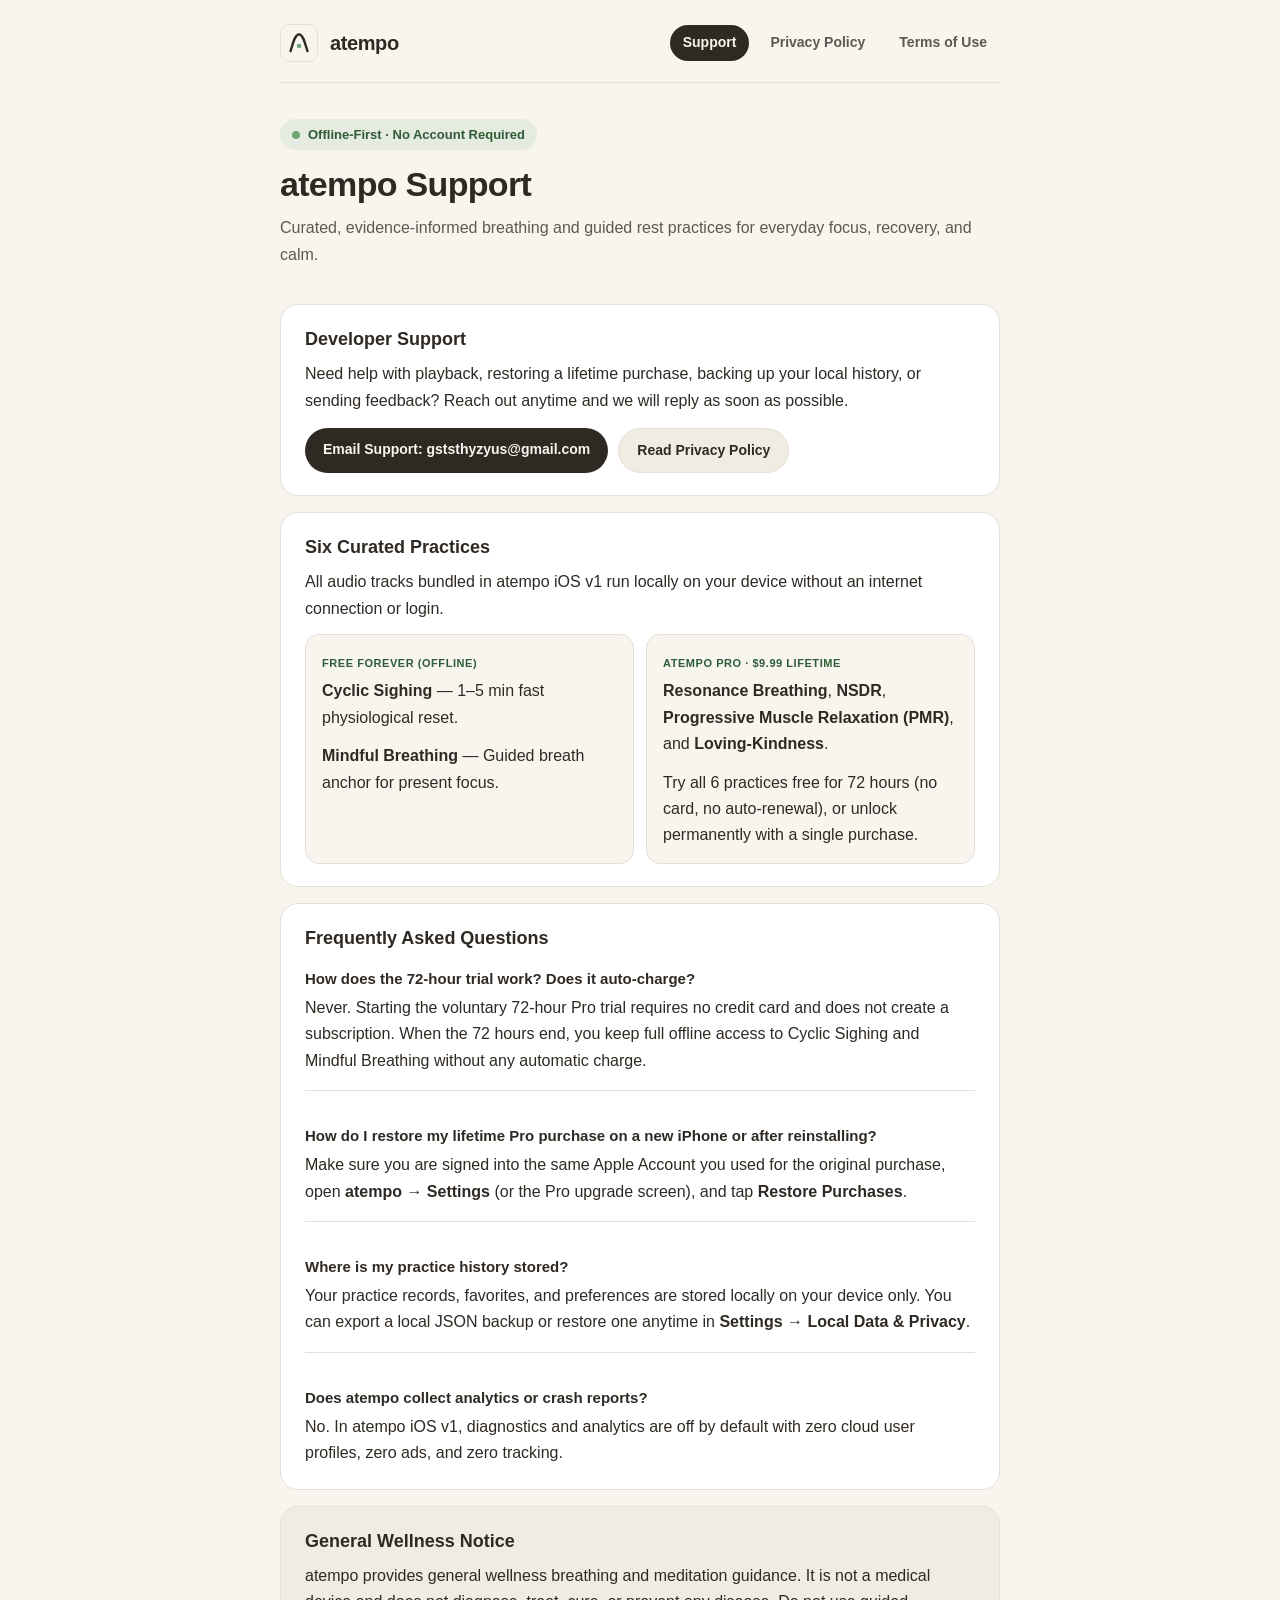
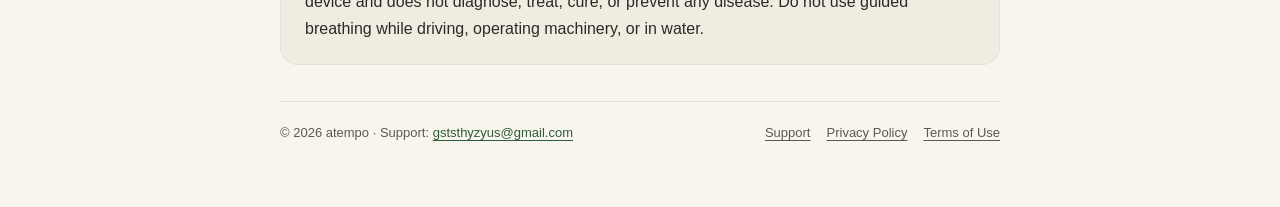
==== index.html @ 0cdc1ea5 "feat: publish atempo support, privacy policy, and terms of use site" ====
<!DOCTYPE html>
<html lang="en">
<head>
  <meta charset="utf-8">
  <meta name="viewport" content="width=device-width, initial-scale=1.0">
  <title>atempo — Support &amp; App Information</title>
  <meta name="description" content="Official support, FAQ, pricing details, and privacy overview for atempo, an offline-first breathing and meditation toolbox for iOS.">
  <link rel="icon" type="image/png" sizes="32x32" href="./assets/icon-32.png">
  <link rel="apple-touch-icon" sizes="180x180" href="./assets/icon-180.png">
  <link rel="stylesheet" href="./styles.css">
</head>
<body>
  <div class="wrap">
    <header class="site-header">
      <a class="brand" href="./">
        <img class="brand-mark" src="./assets/icon.svg" alt="atempo logo">
        <span class="brand-name">atempo</span>
      </a>
      <nav class="nav" aria-label="Primary">
        <a href="./" aria-current="page">Support</a>
        <a href="./privacy.html">Privacy Policy</a>
        <a href="./terms.html">Terms of Use</a>
      </nav>
    </header>

    <main>
      <section class="hero">
        <span class="badge"><span class="badge-dot" aria-hidden="true"></span>Offline-First · No Account Required</span>
        <h1>atempo Support</h1>
        <p class="lead">Curated, evidence-informed breathing and guided rest practices for everyday focus, recovery, and calm.</p>
      </section>

      <div class="stack">
        <section class="card" id="contact">
          <h2>Developer Support</h2>
          <p>Need help with playback, restoring a lifetime purchase, backing up your local history, or sending feedback? Reach out anytime and we will reply as soon as possible.</p>
          <div class="cta-row">
            <a class="btn btn-primary" href="mailto:gststhyzyus@gmail.com?subject=atempo%20iOS%20Support">Email Support: gststhyzyus@gmail.com</a>
            <a class="btn btn-secondary" href="./privacy.html">Read Privacy Policy</a>
          </div>
        </section>

        <section class="card">
          <h2>Six Curated Practices</h2>
          <p>All audio tracks bundled in atempo iOS v1 run locally on your device without an internet connection or login.</p>
          <div class="grid-two">
            <div class="mini-box">
              <span class="mini-label">Free Forever (Offline)</span>
              <p><strong>Cyclic Sighing</strong> — 1–5 min fast physiological reset.</p>
              <p><strong>Mindful Breathing</strong> — Guided breath anchor for present focus.</p>
            </div>
            <div class="mini-box">
              <span class="mini-label">atempo Pro · $9.99 Lifetime</span>
              <p><strong>Resonance Breathing</strong>, <strong>NSDR</strong>, <strong>Progressive Muscle Relaxation (PMR)</strong>, and <strong>Loving-Kindness</strong>.</p>
              <p>Try all 6 practices free for 72 hours (no card, no auto-renewal), or unlock permanently with a single purchase.</p>
            </div>
          </div>
        </section>

        <section class="card" id="faq">
          <h2>Frequently Asked Questions</h2>

          <div class="faq-item">
            <h3>How does the 72-hour trial work? Does it auto-charge?</h3>
            <p>Never. Starting the voluntary 72-hour Pro trial requires no credit card and does not create a subscription. When the 72 hours end, you keep full offline access to Cyclic Sighing and Mindful Breathing without any automatic charge.</p>
          </div>

          <div class="faq-item">
            <h3>How do I restore my lifetime Pro purchase on a new iPhone or after reinstalling?</h3>
            <p>Make sure you are signed into the same Apple Account you used for the original purchase, open <strong>atempo → Settings</strong> (or the Pro upgrade screen), and tap <strong>Restore Purchases</strong>.</p>
          </div>

          <div class="faq-item">
            <h3>Where is my practice history stored?</h3>
            <p>Your practice records, favorites, and preferences are stored locally on your device only. You can export a local JSON backup or restore one anytime in <strong>Settings → Local Data &amp; Privacy</strong>.</p>
          </div>

          <div class="faq-item">
            <h3>Does atempo collect analytics or crash reports?</h3>
            <p>No. In atempo iOS v1, diagnostics and analytics are off by default with zero cloud user profiles, zero ads, and zero tracking.</p>
          </div>
        </section>

        <section class="card card-subtle">
          <h2>General Wellness Notice</h2>
          <p>atempo provides general wellness breathing and meditation guidance. It is not a medical device and does not diagnose, treat, cure, or prevent any disease. Do not use guided breathing while driving, operating machinery, or in water.</p>
        </section>
      </div>
    </main>

    <footer class="site-footer">
      <span>&copy; 2026 atempo · Support: <a href="mailto:gststhyzyus@gmail.com">gststhyzyus@gmail.com</a></span>
      <div class="footer-links">
        <a href="./">Support</a>
        <a href="./privacy.html">Privacy Policy</a>
        <a href="./terms.html">Terms of Use</a>
      </div>
    </footer>
  </div>
</body>
</html>
---- styles.css ----
:root {
  --paper: #f8f5ef;
  --paper-card: #ffffff;
  --paper-subtle: #f1ece2;
  --ink: #2f2923;
  --ink-muted: #5f5751;
  --rule: #e4dfd7;
  --sage: #6fa878;
  --sage-soft: rgba(111, 168, 120, 0.14);
  --sage-text: #2e5c37;
  --radius-card: 18px;
  --radius-pill: 999px;
}

* {
  box-sizing: border-box;
}

html {
  -webkit-text-size-adjust: 100%;
  background: var(--paper);
  color: var(--ink);
  font-family: -apple-system, BlinkMacSystemFont, "SF Pro Text", "PingFang SC", "Hiragino Sans GB", "Helvetica Neue", sans-serif;
  line-height: 1.65;
}

body {
  margin: 0;
  padding: 0 20px 64px;
}

a {
  color: var(--sage-text);
  text-decoration-thickness: 1px;
  text-underline-offset: 3px;
}

a:hover {
  opacity: 0.82;
}

.wrap {
  max-width: 720px;
  margin: 0 auto;
}

.site-header {
  display: flex;
  flex-wrap: wrap;
  align-items: center;
  justify-content: space-between;
  gap: 16px;
  padding: 24px 0 20px;
  border-bottom: 1px solid var(--rule);
}

.brand {
  display: inline-flex;
  align-items: center;
  gap: 12px;
  text-decoration: none;
  color: var(--ink);
}

.brand-mark {
  width: 38px;
  height: 38px;
  border-radius: 9px;
  border: 1px solid var(--rule);
  display: block;
}

.brand-name {
  font-size: 20px;
  font-weight: 700;
  letter-spacing: -0.02em;
}

.nav {
  display: flex;
  flex-wrap: wrap;
  gap: 8px;
}

.nav a {
  display: inline-block;
  padding: 6px 13px;
  border-radius: var(--radius-pill);
  font-size: 14px;
  font-weight: 600;
  color: var(--ink-muted);
  text-decoration: none;
}

.nav a[aria-current="page"] {
  background: var(--ink);
  color: var(--paper);
}

.hero {
  padding: 36px 0 24px;
}

.badge {
  display: inline-flex;
  align-items: center;
  gap: 8px;
  padding: 5px 12px;
  border-radius: var(--radius-pill);
  background: var(--sage-soft);
  color: var(--sage-text);
  font-size: 13px;
  font-weight: 600;
  margin-bottom: 14px;
}

.badge-dot {
  width: 8px;
  height: 8px;
  border-radius: 50%;
  background: var(--sage);
}

h1 {
  margin: 0 0 10px;
  font-size: clamp(26px, 4vw, 34px);
  line-height: 1.2;
  letter-spacing: -0.02em;
}

.lead {
  margin: 0;
  color: var(--ink-muted);
  font-size: 16px;
}

.meta-date {
  margin: 8px 0 0;
  font-size: 13px;
  color: var(--ink-muted);
}

.stack {
  display: flex;
  flex-direction: column;
  gap: 16px;
  margin-top: 12px;
}

.card {
  background: var(--paper-card);
  border: 1px solid var(--rule);
  border-radius: var(--radius-card);
  padding: 22px 24px;
}

.card-subtle {
  background: var(--paper-subtle);
}

h2 {
  margin: 0 0 10px;
  font-size: 18px;
  line-height: 1.35;
}

h3 {
  margin: 18px 0 6px;
  font-size: 15px;
  line-height: 1.4;
}

p {
  margin: 0 0 12px;
}

p:last-child {
  margin-bottom: 0;
}

ul {
  margin: 0 0 12px;
  padding-left: 20px;
}

ul:last-child {
  margin-bottom: 0;
}

li {
  margin-bottom: 6px;
}

.cta-row {
  display: flex;
  flex-wrap: wrap;
  gap: 10px;
  margin-top: 14px;
}

.btn {
  display: inline-block;
  padding: 10px 18px;
  border-radius: var(--radius-pill);
  font-size: 14px;
  font-weight: 600;
  text-decoration: none;
}

.btn-primary {
  background: var(--ink);
  color: var(--paper);
}

.btn-secondary {
  background: var(--paper-subtle);
  color: var(--ink);
  border: 1px solid var(--rule);
}

.grid-two {
  display: grid;
  grid-template-columns: repeat(auto-fit, minmax(240px, 1fr));
  gap: 12px;
  margin-top: 12px;
}

.mini-box {
  background: var(--paper);
  border: 1px solid var(--rule);
  border-radius: 14px;
  padding: 14px 16px;
}

.mini-label {
  display: inline-block;
  font-size: 11px;
  font-weight: 700;
  letter-spacing: 0.05em;
  text-transform: uppercase;
  color: var(--sage-text);
  margin-bottom: 6px;
}

.faq-item + .faq-item {
  margin-top: 16px;
  padding-top: 16px;
  border-top: 1px solid var(--rule);
}

.site-footer {
  margin-top: 36px;
  padding-top: 20px;
  border-top: 1px solid var(--rule);
  display: flex;
  flex-wrap: wrap;
  justify-content: space-between;
  gap: 12px;
  font-size: 13px;
  color: var(--ink-muted);
}

.footer-links {
  display: flex;
  flex-wrap: wrap;
  gap: 16px;
}

.footer-links a {
  color: var(--ink-muted);
}

@media (max-width: 520px) {
  body {
    padding: 0 16px 48px;
  }
  .card {
    padding: 18px 18px;
  }
}
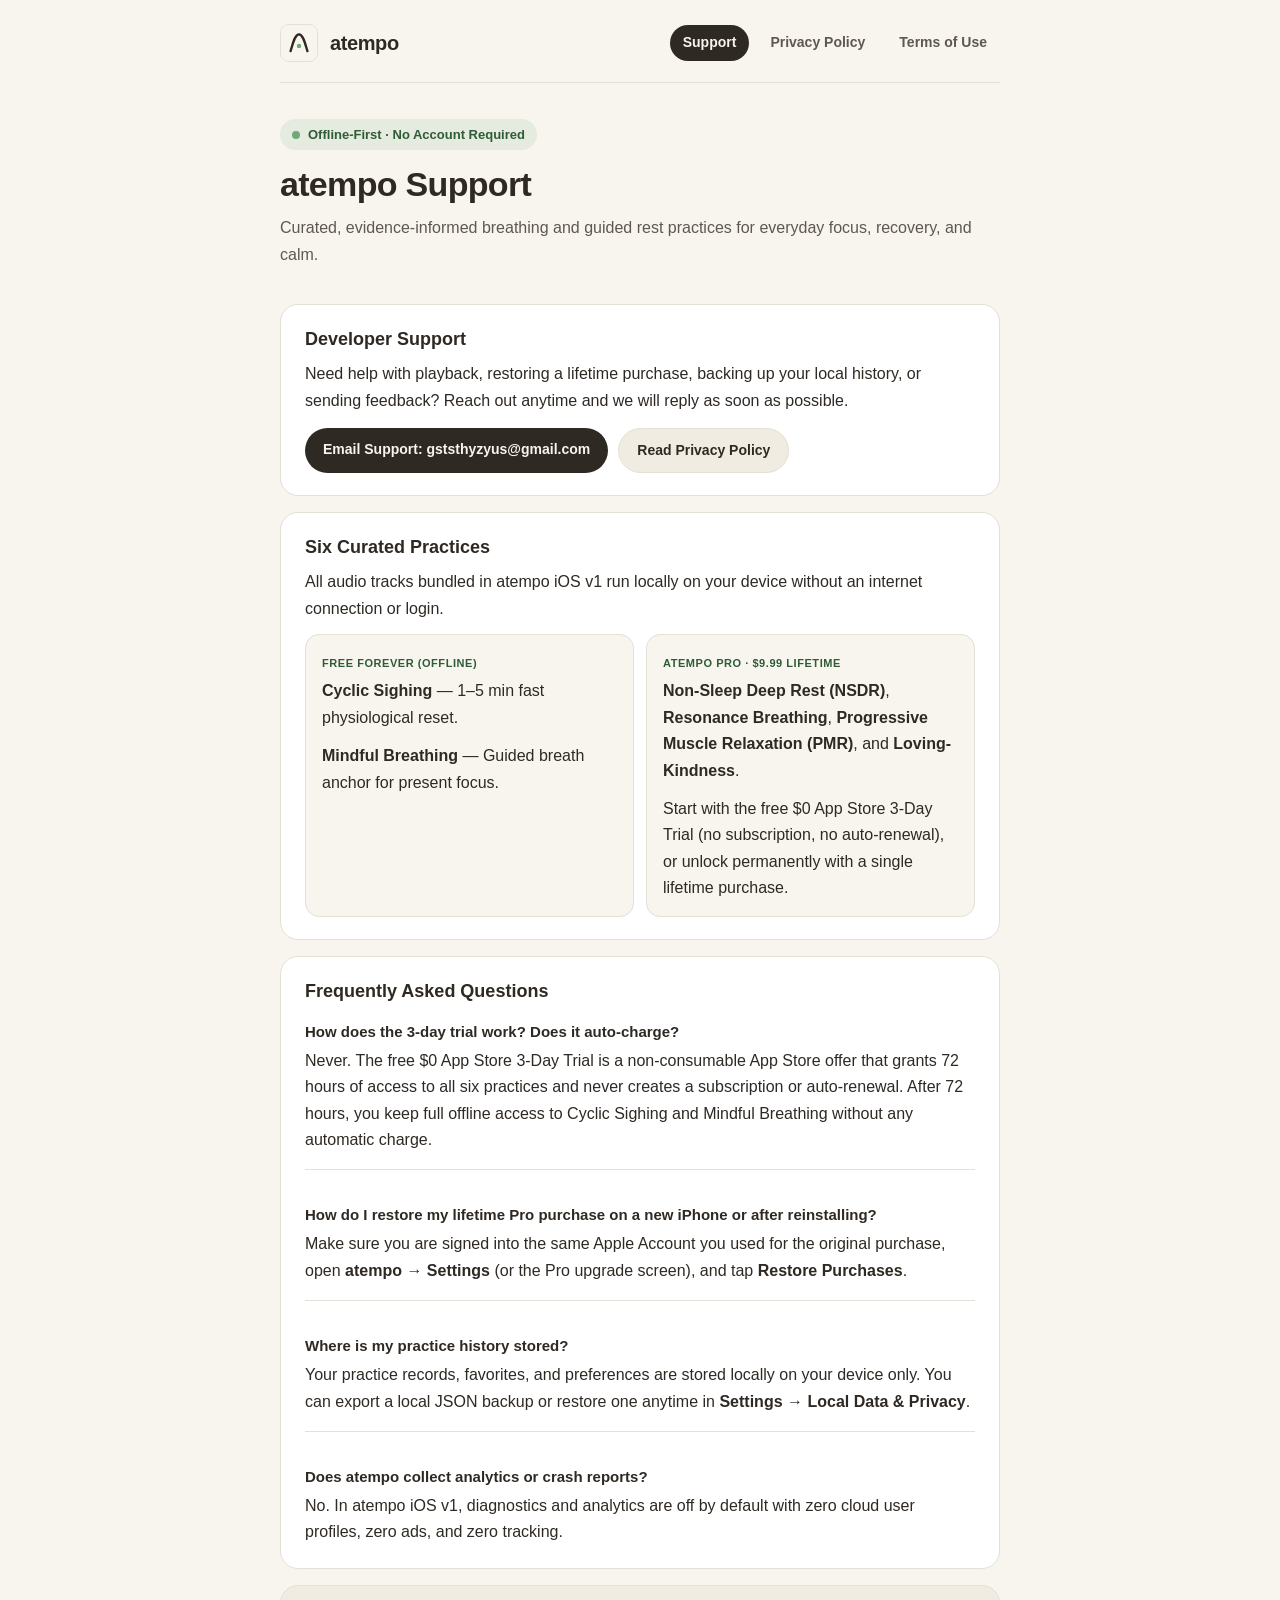
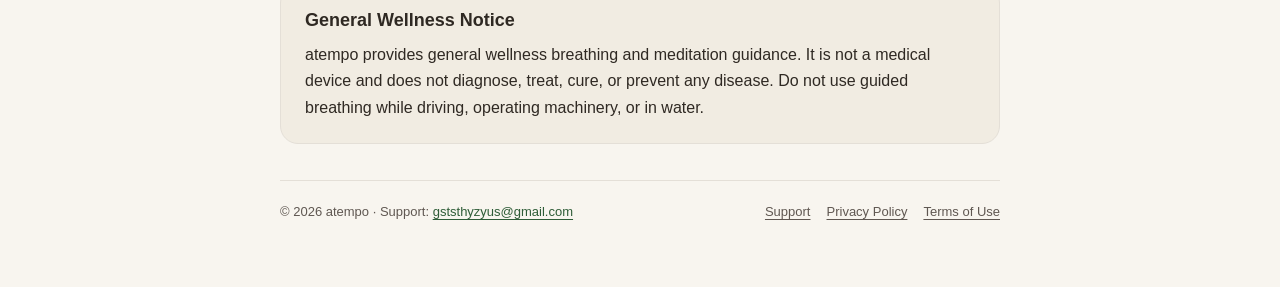
==== commit 298bc752: "docs: align support, privacy, and terms with $0 3-Day Trial IAP" ====
--- a/index.html
+++ b/index.html
@@ -51,8 +51,8 @@
             </div>
             <div class="mini-box">
               <span class="mini-label">atempo Pro · $9.99 Lifetime</span>
-              <p><strong>Resonance Breathing</strong>, <strong>NSDR</strong>, <strong>Progressive Muscle Relaxation (PMR)</strong>, and <strong>Loving-Kindness</strong>.</p>
-              <p>Try all 6 practices free for 72 hours (no card, no auto-renewal), or unlock permanently with a single purchase.</p>
+              <p><strong>Non-Sleep Deep Rest (NSDR)</strong>, <strong>Resonance Breathing</strong>, <strong>Progressive Muscle Relaxation (PMR)</strong>, and <strong>Loving-Kindness</strong>.</p>
+              <p>Start with the free $0 App Store 3-Day Trial (no subscription, no auto-renewal), or unlock permanently with a single lifetime purchase.</p>
             </div>
           </div>
         </section>
@@ -61,8 +61,8 @@
           <h2>Frequently Asked Questions</h2>
 
           <div class="faq-item">
-            <h3>How does the 72-hour trial work? Does it auto-charge?</h3>
-            <p>Never. Starting the voluntary 72-hour Pro trial requires no credit card and does not create a subscription. When the 72 hours end, you keep full offline access to Cyclic Sighing and Mindful Breathing without any automatic charge.</p>
+            <h3>How does the 3-day trial work? Does it auto-charge?</h3>
+            <p>Never. The free $0 App Store 3-Day Trial is a non-consumable App Store offer that grants 72 hours of access to all six practices and never creates a subscription or auto-renewal. After 72 hours, you keep full offline access to Cyclic Sighing and Mindful Breathing without any automatic charge.</p>
           </div>
 
           <div class="faq-item">
